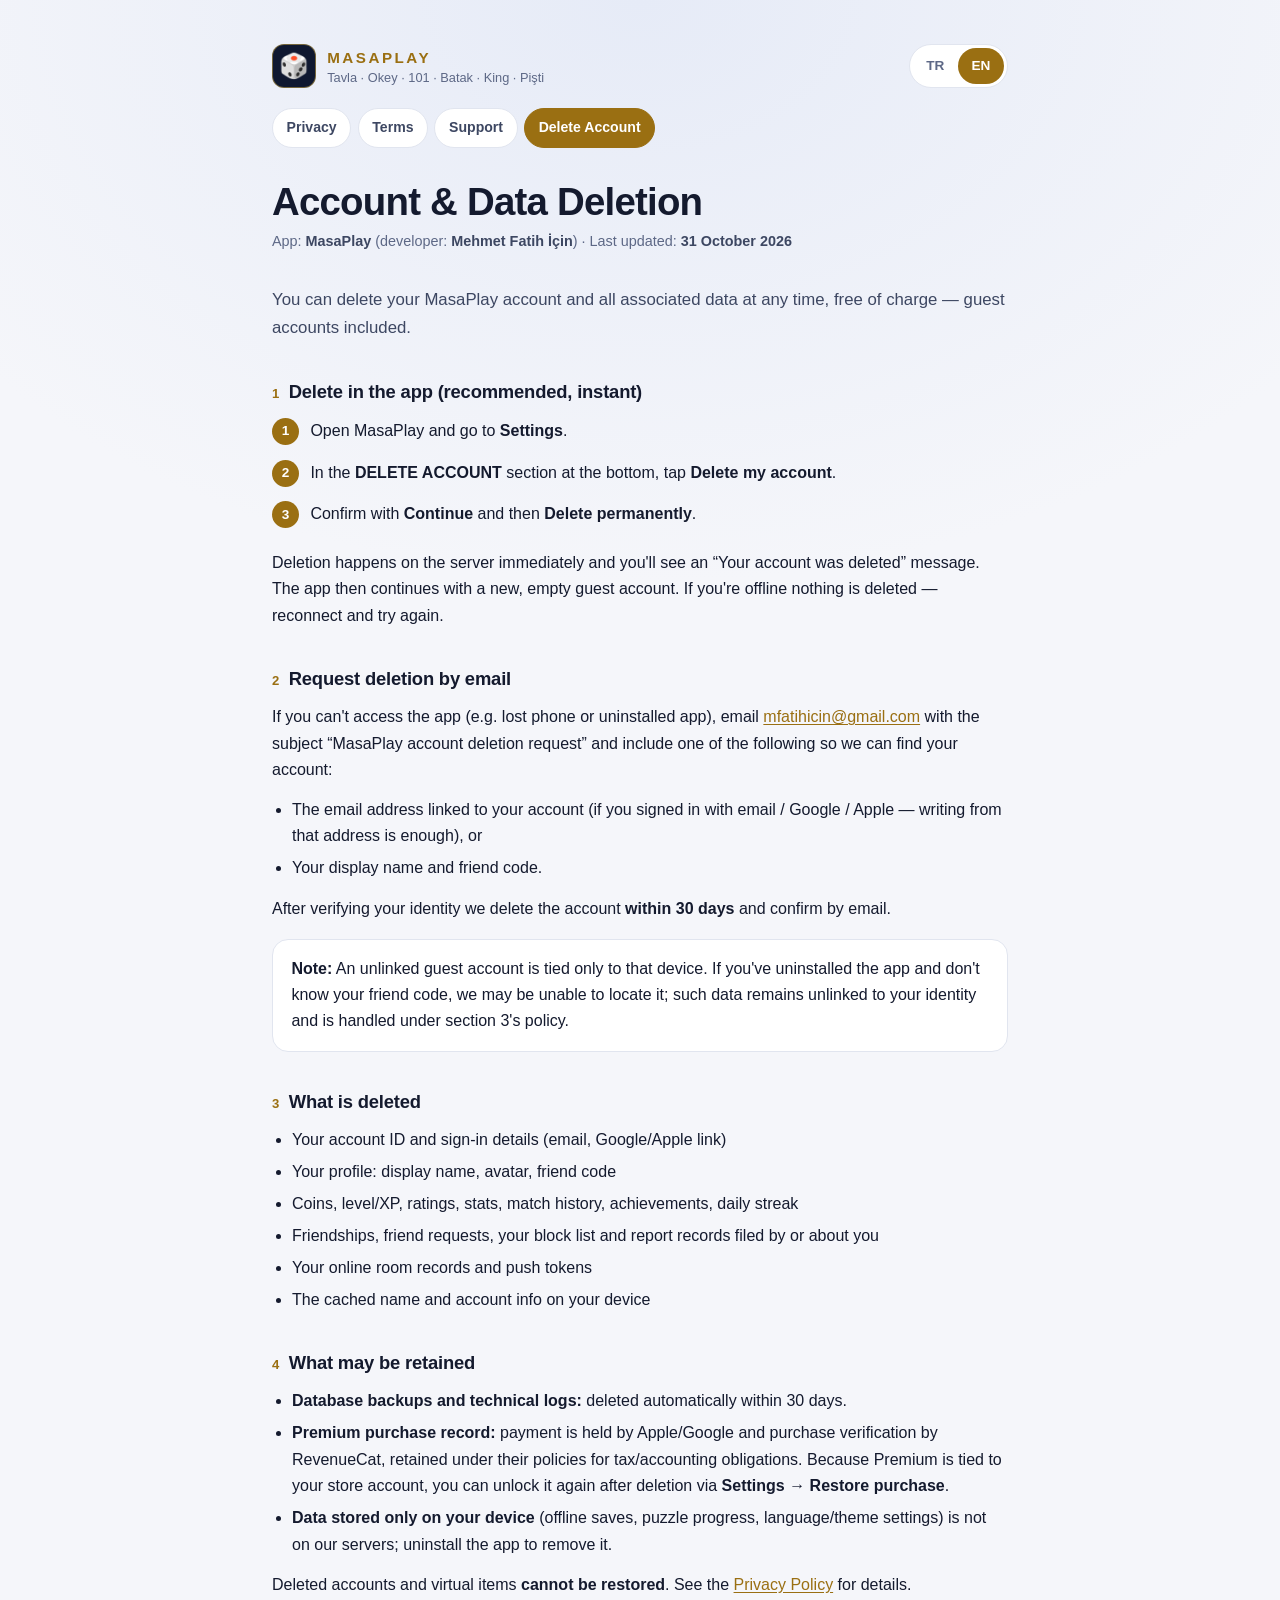
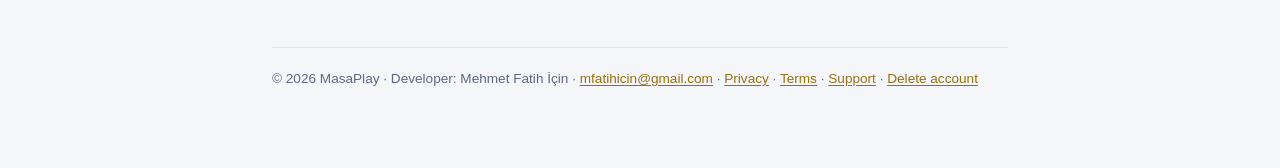
==== delete-account.html @ b486e2ec "Update delete-account.html: legal & support pages (31 Oct 2026)" ====
<!doctype html>
<html lang="tr">
<head>
<meta charset="utf-8">
<meta name="viewport" content="width=device-width, initial-scale=1, viewport-fit=cover">
<meta http-equiv="Content-Security-Policy" content="default-src 'none'; script-src 'self'; style-src 'self'; img-src 'self' data:; base-uri 'none'; form-action 'none'">
<meta name="referrer" content="no-referrer">
<meta name="theme-color" content="#0b1120">
<meta name="description" content="MasaPlay hesabını ve verilerini silme. How to delete your MasaPlay account and data.">
<title>MasaPlay — Hesap Silme / Delete Account</title>
<link rel="icon" href="data:image/svg+xml,%3Csvg xmlns='http://www.w3.org/2000/svg' viewBox='0 0 100 100'%3E%3Ctext y='.9em' font-size='90'%3E%F0%9F%8E%B2%3C/text%3E%3C/svg%3E">
<link rel="stylesheet" href="styles.css">
</head>
<body data-title-tr="MasaPlay — Hesap Silme" data-title-en="MasaPlay — Delete Account">
<a class="skip" href="#main">İçeriğe geç / Skip to content</a>
<div class="wrap">
<header class="top">
  <a class="brand" href="index.html"><span class="logo" aria-hidden="true">🎲</span><span><b>MASAPLAY</b><small>Tavla · Okey · 101 · Batak · King · Pişti</small></span></a>
  <div class="lang" role="group" aria-label="Dil / Language"><button type="button" data-language-button="tr" aria-pressed="true">TR</button><button type="button" data-language-button="en" aria-pressed="false">EN</button></div>
</header>
<nav class="tabs l" lang="tr" aria-label="Sayfalar"><a href="index.html">Gizlilik</a><a href="terms.html">Kullanım Şartları</a><a href="support.html">Destek</a><a href="delete-account.html" aria-current="page">Hesap Silme</a></nav><nav class="tabs l" lang="en" aria-label="Pages"><a href="index.html">Privacy</a><a href="terms.html">Terms</a><a href="support.html">Support</a><a href="delete-account.html" aria-current="page">Delete Account</a></nav>
<main id="main">
<article class="l" lang="tr">

<h1>Hesap ve Veri Silme</h1>
<p class="meta">Uygulama: <b>MasaPlay</b> (geliştirici: <b>Mehmet Fatih İçin</b>) · Son güncelleme: <b>31 Ekim 2026</b></p>
<p class="lead">MasaPlay hesabını ve ona bağlı tüm verileri istediğin zaman, ücretsiz olarak silebilirsin. Misafir hesaplar da dahildir.</p>

<h2><span class="n">1</span>Uygulama içinden silme (önerilen, anında)</h2>
<ol class="steps">
<li>MasaPlay'i aç ve <strong>Ayarlar</strong> ekranına git.</li>
<li>En alttaki <strong>HESABI SİL</strong> bölümünde <strong>Hesabımı sil</strong>'e dokun.</li>
<li><strong>Devam et</strong> ve ardından <strong>Kalıcı olarak sil</strong> ile onayla.</li>
</ol>
<p>Silme işlemi sunucuda hemen gerçekleşir ve “Hesabın silindi” mesajını görürsün. Uygulama ardından yeni, boş bir misafir hesapla devam eder. İnternet bağlantısı yoksa hiçbir şey silinmez; bağlanıp tekrar dene.</p>

<h2><span class="n">2</span>E-postayla silme talebi</h2>
<p>Uygulamaya erişemiyorsan (ör. telefonu kaybettiysen veya uygulamayı sildiysen) <a href="mailto:mfatihicin@gmail.com?subject=MasaPlay%20hesap%20silme%20talebi">mfatihicin@gmail.com</a> adresine “MasaPlay hesap silme talebi” konulu bir e-posta gönder ve hesabı bulabilmemiz için şunlardan birini ekle:</p>
<ul><li>Hesabına bağlı e-posta adresi (e-posta / Google / Apple ile giriş yaptıysan — bu adresten yazman yeterli), veya</li><li>Görünen adın ve arkadaş kodun.</li></ul>
<p>Kimliğini doğruladıktan sonra hesabını <strong>en geç 30 gün içinde</strong> siler ve sana bildiririz.</p>
<div class="card"><p><strong>Not:</strong> Bağlanmamış bir misafir hesap yalnızca o cihaza bağlıdır. Uygulamayı silmek ve arkadaş kodunu bilmemek, hesabı bulmamızı imkânsız kılabilir; böyle bir hesaptaki veriler yine de kimseyle ilişkilendirilmeden kalır ve madde 3'teki politikaya göre işlem görür.</p></div>

<h2><span class="n">3</span>Neler silinir?</h2>
<ul>
<li>Hesap kimliğin ve giriş bilgilerin (e-posta, Google/Apple bağlantısı)</li>
<li>Profilin: görünen ad, avatar, arkadaş kodu</li>
<li>Jetonlar, seviye/XP, derece puanları, istatistikler, maç geçmişi, başarımlar, günlük seri</li>
<li>Arkadaşlıklar, arkadaşlık istekleri, engelleme listen ve gönderdiğin/hakkında yapılmış şikayet kayıtları</li>
<li>Online oda kayıtların ve bildirim jetonların</li>
<li>Cihazındaki ad ve hesap bilgisi önbelleği</li>
</ul>

<h2><span class="n">4</span>Neler saklanabilir?</h2>
<ul>
<li><strong>Veritabanı yedekleri ve teknik kayıtlar:</strong> en fazla 30 gün içinde otomatik olarak silinir.</li>
<li><strong>Premium satın alma kaydı:</strong> ödeme Apple/Google'da, satın alma doğrulaması RevenueCat'te; bunlar vergi/muhasebe yükümlülükleri gereği kendi politikalarına göre tutulur. Premium mağaza hesabına bağlı olduğu için, hesabını sildikten sonra da <strong>Ayarlar → Satın alımı geri yükle</strong> ile yeniden açabilirsin.</li>
<li><strong>Yalnızca cihazında duranlar</strong> (internetsiz oyun kayıtları, bulmaca ilerlemesi, dil/tema tercihleri) sunucuda değildir; bunları silmek için uygulamayı kaldırman yeterli.</li>
</ul>
<p>Silinen hesap ve sanal öğeler <strong>geri getirilemez</strong>. Ayrıntılar için <a href="index.html">Gizlilik Politikası</a>'na bakabilirsin.</p>

</article>
<article class="l" lang="en">

<h1>Account &amp; Data Deletion</h1>
<p class="meta">App: <b>MasaPlay</b> (developer: <b>Mehmet Fatih İçin</b>) · Last updated: <b>31 October 2026</b></p>
<p class="lead">You can delete your MasaPlay account and all associated data at any time, free of charge — guest accounts included.</p>

<h2><span class="n">1</span>Delete in the app (recommended, instant)</h2>
<ol class="steps">
<li>Open MasaPlay and go to <strong>Settings</strong>.</li>
<li>In the <strong>DELETE ACCOUNT</strong> section at the bottom, tap <strong>Delete my account</strong>.</li>
<li>Confirm with <strong>Continue</strong> and then <strong>Delete permanently</strong>.</li>
</ol>
<p>Deletion happens on the server immediately and you'll see an “Your account was deleted” message. The app then continues with a new, empty guest account. If you're offline nothing is deleted — reconnect and try again.</p>

<h2><span class="n">2</span>Request deletion by email</h2>
<p>If you can't access the app (e.g. lost phone or uninstalled app), email <a href="mailto:mfatihicin@gmail.com?subject=MasaPlay%20account%20deletion%20request">mfatihicin@gmail.com</a> with the subject “MasaPlay account deletion request” and include one of the following so we can find your account:</p>
<ul><li>The email address linked to your account (if you signed in with email / Google / Apple — writing from that address is enough), or</li><li>Your display name and friend code.</li></ul>
<p>After verifying your identity we delete the account <strong>within 30 days</strong> and confirm by email.</p>
<div class="card"><p><strong>Note:</strong> An unlinked guest account is tied only to that device. If you've uninstalled the app and don't know your friend code, we may be unable to locate it; such data remains unlinked to your identity and is handled under section 3's policy.</p></div>

<h2><span class="n">3</span>What is deleted</h2>
<ul>
<li>Your account ID and sign-in details (email, Google/Apple link)</li>
<li>Your profile: display name, avatar, friend code</li>
<li>Coins, level/XP, ratings, stats, match history, achievements, daily streak</li>
<li>Friendships, friend requests, your block list and report records filed by or about you</li>
<li>Your online room records and push tokens</li>
<li>The cached name and account info on your device</li>
</ul>

<h2><span class="n">4</span>What may be retained</h2>
<ul>
<li><strong>Database backups and technical logs:</strong> deleted automatically within 30 days.</li>
<li><strong>Premium purchase record:</strong> payment is held by Apple/Google and purchase verification by RevenueCat, retained under their policies for tax/accounting obligations. Because Premium is tied to your store account, you can unlock it again after deletion via <strong>Settings → Restore purchase</strong>.</li>
<li><strong>Data stored only on your device</strong> (offline saves, puzzle progress, language/theme settings) is not on our servers; uninstall the app to remove it.</li>
</ul>
<p>Deleted accounts and virtual items <strong>cannot be restored</strong>. See the <a href="index.html">Privacy Policy</a> for details.</p>

</article>
</main>
<footer>
  <p class="l" lang="tr">© 2026 MasaPlay · Geliştirici: Mehmet Fatih İçin · <a href="mailto:mfatihicin@gmail.com">mfatihicin@gmail.com</a> · <a href="index.html">Gizlilik</a> · <a href="terms.html">Şartlar</a> · <a href="support.html">Destek</a> · <a href="delete-account.html">Hesap silme</a></p>
  <p class="l" lang="en">© 2026 MasaPlay · Developer: Mehmet Fatih İçin · <a href="mailto:mfatihicin@gmail.com">mfatihicin@gmail.com</a> · <a href="index.html">Privacy</a> · <a href="terms.html">Terms</a> · <a href="support.html">Support</a> · <a href="delete-account.html">Delete account</a></p>
</footer>
</div>
<script src="site.js"></script>
</body>
</html>
---- styles.css ----
/* MasaPlay legal & support pages — shared styles (no external resources). */
:root{
  --bg:#0b1120;--bg2:#1d2b52;--card:#141c30;--card2:#18223b;--ink:#f3f5fb;--soft:#c3cbe0;--muted:#8e9abb;
  --line:rgba(255,255,255,.12);--gold:#f0c34a;--gold-ink:#1a1405;--blue:#5b8def;--danger:#ff8a8a;
  --maxw:48rem;color-scheme:dark;
}
@media (prefers-color-scheme: light){
  :root{--bg:#f5f6fa;--bg2:#e6ebf7;--card:#fff;--card2:#f8f9fd;--ink:#141a2e;--soft:#3d4762;--muted:#5d6886;
    --line:#e1e5ef;--gold:#9a6f12;--gold-ink:#fff;--blue:#2f5fd0;--danger:#b42318;color-scheme:light}
}
*{box-sizing:border-box}
html{-webkit-text-size-adjust:100%}
body{margin:0;background:var(--bg);background-image:radial-gradient(120% 60% at 50% 0%,var(--bg2) 0%,var(--bg) 55%);background-repeat:no-repeat;
  color:var(--ink);font:16px/1.65 -apple-system,BlinkMacSystemFont,"Segoe UI",Roboto,"Helvetica Neue",Arial,sans-serif;-webkit-font-smoothing:antialiased}
.skip{position:absolute;left:-9999px;top:0;background:var(--gold);color:var(--gold-ink);padding:.5rem 1rem;border-radius:0 0 8px 0;z-index:9;font-weight:700}
.skip:focus{left:0}
.wrap{max-width:var(--maxw);margin:0 auto;padding:clamp(1.25rem,4vw,2.75rem) 16px 4rem}
.top{display:flex;align-items:center;justify-content:space-between;gap:.75rem;flex-wrap:wrap;margin-bottom:1.25rem}
.brand{display:flex;align-items:center;gap:.7rem;text-decoration:none;color:var(--ink)}
.logo{width:44px;height:44px;border-radius:12px;flex:none;background:#0f1830;border:1px solid rgba(240,195,74,.45);display:grid;place-items:center;font-size:24px}
.brand b{display:block;font-weight:900;letter-spacing:2.5px;font-size:.95rem;color:var(--gold)}
.brand small{display:block;color:var(--muted);font-size:.8rem;line-height:1.3}
.lang{display:inline-flex;border:1px solid var(--line);border-radius:999px;padding:3px;background:var(--card)}
.lang button{font:inherit;font-size:.85rem;font-weight:700;border:0;background:none;color:var(--muted);padding:.35rem .85rem;border-radius:999px;cursor:pointer;min-height:36px}
.lang button.is-selected{background:var(--gold);color:var(--gold-ink)}
nav.tabs{display:flex;gap:.4rem;flex-wrap:wrap;margin:0 0 2rem;padding:0;list-style:none}
nav.tabs a{display:inline-block;text-decoration:none;color:var(--soft);font-size:.88rem;font-weight:600;padding:.45rem .85rem;border-radius:999px;border:1px solid var(--line);background:var(--card)}
nav.tabs a[aria-current="page"]{color:var(--gold-ink);background:var(--gold);border-color:var(--gold)}
h1{font-size:clamp(1.7rem,5vw,2.4rem);line-height:1.15;letter-spacing:-.02em;margin:0 0 .4rem;text-wrap:balance}
.meta{color:var(--muted);font-size:.9rem;margin:0 0 2rem}
.meta b{color:var(--soft);font-weight:600}
h2{font-size:1.15rem;letter-spacing:-.01em;margin:2.2rem 0 .6rem;display:flex;gap:.6rem;align-items:baseline}
h2 .n{color:var(--gold);font-size:.82rem;font-weight:800;font-variant-numeric:tabular-nums;flex:none}
h3{font-size:1rem;margin:1.2rem 0 .35rem}
p{margin:0 0 .85rem}
ul,ol{margin:0 0 .9rem;padding-left:1.25rem}
li{margin-bottom:.35rem}
a{color:var(--gold);text-underline-offset:2px}
a:focus-visible,button:focus-visible,summary:focus-visible{outline:2px solid var(--gold);outline-offset:2px;border-radius:6px}
strong{color:var(--ink)}
.lead{font-size:1.05rem;color:var(--soft)}
.card{background:var(--card);border:1px solid var(--line);border-radius:16px;padding:1rem 1.15rem;margin:1rem 0}
.card.gold{border-color:rgba(240,195,74,.5);background:linear-gradient(180deg,rgba(240,195,74,.08),transparent),var(--card)}
.card > :last-child{margin-bottom:0}
.table-wrap{overflow-x:auto;margin:0 0 1rem;border:1px solid var(--line);border-radius:12px}
table{border-collapse:collapse;width:100%;font-size:.92rem;background:var(--card)}
th,td{text-align:left;vertical-align:top;padding:.6rem .75rem;border-bottom:1px solid var(--line)}
th{color:var(--soft);font-size:.8rem;text-transform:uppercase;letter-spacing:.06em;background:var(--card2)}
tr:last-child td{border-bottom:0}
details{background:var(--card);border:1px solid var(--line);border-radius:14px;margin:.6rem 0;padding:0 1rem}
summary{cursor:pointer;font-weight:700;padding:.85rem 0;list-style:none;display:flex;justify-content:space-between;gap:1rem}
summary::-webkit-details-marker{display:none}
summary::after{content:"+";color:var(--gold);font-weight:800}
details[open] summary::after{content:"–"}
details > :not(summary){margin-top:0}
details[open]{padding-bottom:.4rem}
.btn{display:inline-block;background:var(--gold);color:var(--gold-ink);text-decoration:none;font-weight:800;padding:.75rem 1.2rem;border-radius:14px;margin:.25rem 0}
.steps{counter-reset:s;list-style:none;padding:0}
.steps li{counter-increment:s;position:relative;padding:.1rem 0 .5rem 2.4rem}
.steps li::before{content:counter(s);position:absolute;left:0;top:.1rem;width:1.7rem;height:1.7rem;border-radius:50%;background:var(--gold);color:var(--gold-ink);font-weight:800;font-size:.85rem;display:grid;place-items:center}
kbd{font:inherit;font-weight:700;background:var(--card2);border:1px solid var(--line);border-radius:6px;padding:.05rem .4rem}
footer{margin-top:3rem;padding-top:1.25rem;border-top:1px solid var(--line);color:var(--muted);font-size:.85rem}
footer a{color:var(--gold)}
/* language switching: both shown without JS; site.js hides the other */
body[data-language="tr"] [lang="en"].l, body[data-language="en"] [lang="tr"].l{display:none}
@media print{body{background:#fff;color:#000}.lang,nav.tabs,.skip{display:none}[lang].l{display:block!important}}
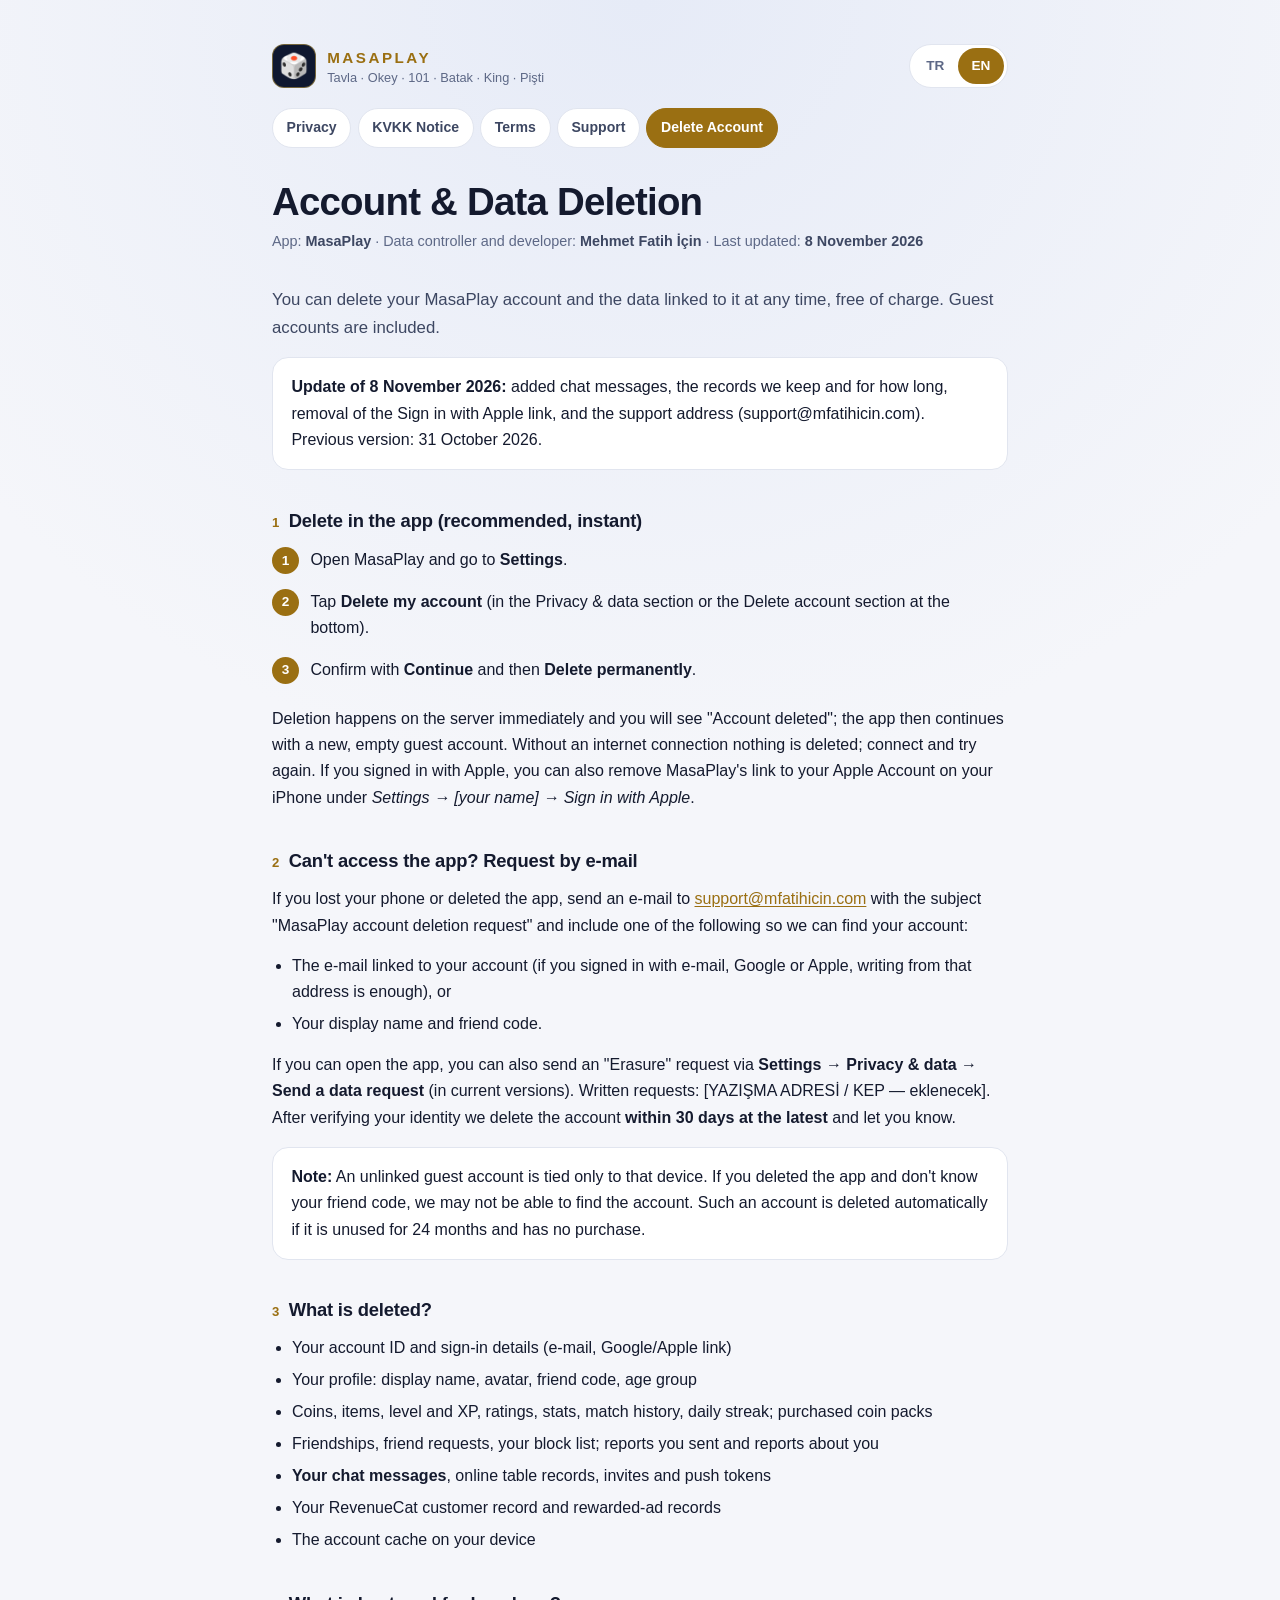
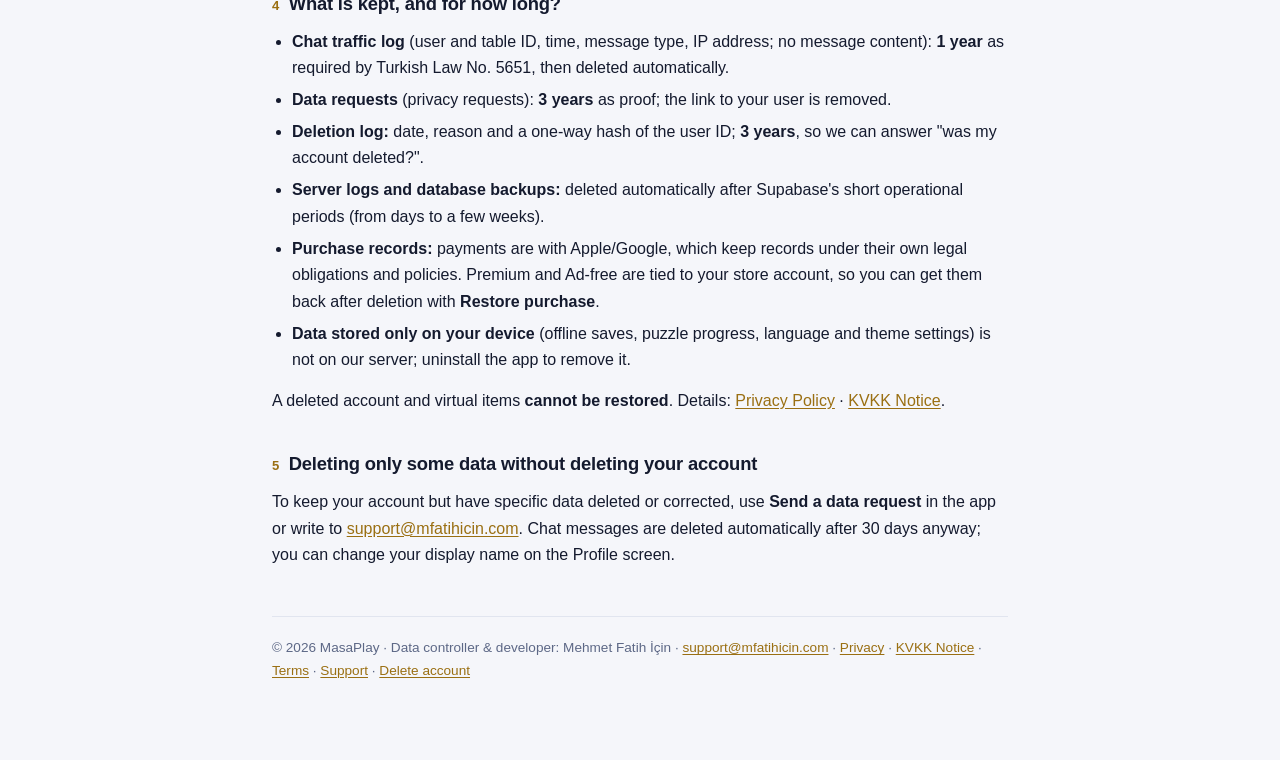
==== commit bffd1294: "Legal texts 8 Nov 2026: KVKK notice, privacy, terms, deletion, support (TR/EN) - new kvkk.html: KVKK" ====
--- a/delete-account.html
+++ b/delete-account.html
@@ -6,102 +6,120 @@
 <meta http-equiv="Content-Security-Policy" content="default-src 'none'; script-src 'self'; style-src 'self'; img-src 'self' data:; base-uri 'none'; form-action 'none'">
 <meta name="referrer" content="no-referrer">
 <meta name="theme-color" content="#0b1120">
-<meta name="description" content="MasaPlay hesabını ve verilerini silme. How to delete your MasaPlay account and data.">
-<title>MasaPlay — Hesap Silme / Delete Account</title>
+<meta name="description" content="MasaPlay hesabını ve verilerini silme. Delete your MasaPlay account and data.">
+<title>MasaPlay — Hesap ve Veri Silme / Account & Data Deletion</title>
 <link rel="icon" href="data:image/svg+xml,%3Csvg xmlns='http://www.w3.org/2000/svg' viewBox='0 0 100 100'%3E%3Ctext y='.9em' font-size='90'%3E%F0%9F%8E%B2%3C/text%3E%3C/svg%3E">
 <link rel="stylesheet" href="styles.css">
 </head>
-<body data-title-tr="MasaPlay — Hesap Silme" data-title-en="MasaPlay — Delete Account">
+<body data-title-tr="MasaPlay — Hesap ve Veri Silme" data-title-en="MasaPlay — Account & Data Deletion">
 <a class="skip" href="#main">İçeriğe geç / Skip to content</a>
 <div class="wrap">
 <header class="top">
   <a class="brand" href="index.html"><span class="logo" aria-hidden="true">🎲</span><span><b>MASAPLAY</b><small>Tavla · Okey · 101 · Batak · King · Pişti</small></span></a>
   <div class="lang" role="group" aria-label="Dil / Language"><button type="button" data-language-button="tr" aria-pressed="true">TR</button><button type="button" data-language-button="en" aria-pressed="false">EN</button></div>
 </header>
-<nav class="tabs l" lang="tr" aria-label="Sayfalar"><a href="index.html">Gizlilik</a><a href="terms.html">Kullanım Şartları</a><a href="support.html">Destek</a><a href="delete-account.html" aria-current="page">Hesap Silme</a></nav><nav class="tabs l" lang="en" aria-label="Pages"><a href="index.html">Privacy</a><a href="terms.html">Terms</a><a href="support.html">Support</a><a href="delete-account.html" aria-current="page">Delete Account</a></nav>
+<nav class="tabs l" lang="tr" aria-label="Sayfalar"><a href="index.html">Gizlilik</a><a href="kvkk.html">KVKK Aydınlatma</a><a href="terms.html">Kullanım Koşulları</a><a href="support.html">Destek</a><a href="delete-account.html" aria-current="page">Hesap Silme</a></nav><nav class="tabs l" lang="en" aria-label="Pages"><a href="index.html">Privacy</a><a href="kvkk.html">KVKK Notice</a><a href="terms.html">Terms</a><a href="support.html">Support</a><a href="delete-account.html" aria-current="page">Delete Account</a></nav>
 <main id="main">
 <article class="l" lang="tr">
-
 <h1>Hesap ve Veri Silme</h1>
-<p class="meta">Uygulama: <b>MasaPlay</b> (geliştirici: <b>Mehmet Fatih İçin</b>) · Son güncelleme: <b>31 Ekim 2026</b></p>
-<p class="lead">MasaPlay hesabını ve ona bağlı tüm verileri istediğin zaman, ücretsiz olarak silebilirsin. Misafir hesaplar da dahildir.</p>
+<p class="meta">Uygulama: <b>MasaPlay</b> · Veri sorumlusu ve geliştirici: <b>Mehmet Fatih İçin</b> · Son güncelleme: <b>8 Kasım 2026</b></p>
+<p class="lead">MasaPlay hesabını ve ona bağlı verileri istediğin zaman, ücretsiz olarak silebilirsin. Misafir hesaplar da dahildir.</p>
+<div class="card"><p><strong>8 Kasım 2026 güncellemesi:</strong> sohbet mesajları, saklanan kayıtlar ve süreleri, Apple ile giriş bağlantısının kaldırılması ve destek adresi (support@mfatihicin.com) eklendi. Önceki sürüm: 31 Ekim 2026.</p></div>
 
 <h2><span class="n">1</span>Uygulama içinden silme (önerilen, anında)</h2>
 <ol class="steps">
 <li>MasaPlay'i aç ve <strong>Ayarlar</strong> ekranına git.</li>
-<li>En alttaki <strong>HESABI SİL</strong> bölümünde <strong>Hesabımı sil</strong>'e dokun.</li>
+<li><strong>Hesabımı sil</strong>'e dokun (Gizlilik ve KVKK bölümünde ya da en alttaki Hesabı sil bölümünde).</li>
 <li><strong>Devam et</strong> ve ardından <strong>Kalıcı olarak sil</strong> ile onayla.</li>
 </ol>
-<p>Silme işlemi sunucuda hemen gerçekleşir ve “Hesabın silindi” mesajını görürsün. Uygulama ardından yeni, boş bir misafir hesapla devam eder. İnternet bağlantısı yoksa hiçbir şey silinmez; bağlanıp tekrar dene.</p>
+<p>Silme sunucuda hemen gerçekleşir ve "Hesabın silindi" mesajını görürsün; uygulama ardından yeni, boş bir misafir hesapla devam eder. İnternet bağlantısı yoksa hiçbir şey silinmez; bağlanıp tekrar dene. Apple ile giriş yaptıysan, MasaPlay'in Apple hesabına bağlantısını iPhone'da <em>Ayarlar → [adın] → Apple ile Giriş</em> bölümünden de kaldırabilirsin.</p>
 
-<h2><span class="n">2</span>E-postayla silme talebi</h2>
-<p>Uygulamaya erişemiyorsan (ör. telefonu kaybettiysen veya uygulamayı sildiysen) <a href="mailto:mfatihicin@gmail.com?subject=MasaPlay%20hesap%20silme%20talebi">mfatihicin@gmail.com</a> adresine “MasaPlay hesap silme talebi” konulu bir e-posta gönder ve hesabı bulabilmemiz için şunlardan birini ekle:</p>
-<ul><li>Hesabına bağlı e-posta adresi (e-posta / Google / Apple ile giriş yaptıysan — bu adresten yazman yeterli), veya</li><li>Görünen adın ve arkadaş kodun.</li></ul>
-<p>Kimliğini doğruladıktan sonra hesabını <strong>en geç 30 gün içinde</strong> siler ve sana bildiririz.</p>
-<div class="card"><p><strong>Not:</strong> Bağlanmamış bir misafir hesap yalnızca o cihaza bağlıdır. Uygulamayı silmek ve arkadaş kodunu bilmemek, hesabı bulmamızı imkânsız kılabilir; böyle bir hesaptaki veriler yine de kimseyle ilişkilendirilmeden kalır ve madde 3'teki politikaya göre işlem görür.</p></div>
+<h2><span class="n">2</span>Uygulamaya erişemiyorsan: e-postayla talep</h2>
+<p>Telefonu kaybettiysen veya uygulamayı sildiysen <a href="mailto:support@mfatihicin.com?subject=MasaPlay%20hesap%20silme%20talebi">support@mfatihicin.com</a> adresine "MasaPlay hesap silme talebi" konulu bir e-posta gönder ve hesabı bulabilmemiz için şunlardan birini ekle:</p>
+<ul>
+<li>Hesabına bağlı e-posta adresi (e-posta, Google veya Apple ile giriş yaptıysan bu adresten yazman yeterli), veya</li>
+<li>Görünen adın ve arkadaş kodun.</li>
+</ul>
+<p>Uygulamaya erişebiliyorsan <strong>Ayarlar → Gizlilik ve KVKK → Veri talebi gönder</strong> ile "Silme" talebi de gönderebilirsin (güncel sürümlerde). Yazılı başvuru için: [YAZIŞMA ADRESİ / KEP — eklenecek]. Kimliğini doğruladıktan sonra hesabını <strong>en geç 30 gün içinde</strong> siler ve sana bildiririz.</p>
+<div class="card"><p><strong>Not:</strong> Bağlanmamış bir misafir hesap yalnızca o cihaza bağlıdır. Uygulamayı sildiysen ve arkadaş kodunu bilmiyorsan hesabı bulamayabiliriz. Böyle bir hesap 24 ay hiç kullanılmazsa ve satın alımı yoksa otomatik olarak silinir.</p></div>
 
 <h2><span class="n">3</span>Neler silinir?</h2>
 <ul>
 <li>Hesap kimliğin ve giriş bilgilerin (e-posta, Google/Apple bağlantısı)</li>
-<li>Profilin: görünen ad, avatar, arkadaş kodu</li>
-<li>Jetonlar, seviye/XP, derece puanları, istatistikler, maç geçmişi, başarımlar, günlük seri</li>
-<li>Arkadaşlıklar, arkadaşlık istekleri, engelleme listen ve gönderdiğin/hakkında yapılmış şikayet kayıtları</li>
-<li>Online oda kayıtların ve bildirim jetonların</li>
-<li>Cihazındaki ad ve hesap bilgisi önbelleği</li>
+<li>Profilin: görünen ad, avatar, arkadaş kodu, yaş grubu</li>
+<li>Jetonlar, eşyalar, seviye ve XP, derece puanları, istatistikler, maç geçmişi, günlük seri; satın alınmış jeton paketleri</li>
+<li>Arkadaşlıklar, arkadaşlık istekleri, engelleme listen; gönderdiğin ve hakkında yapılmış şikayet kayıtları</li>
+<li><strong>Sohbet mesajların</strong>, online masa kayıtların, davetlerin ve bildirim jetonların</li>
+<li>RevenueCat'teki müşteri kaydın ve ödüllü reklam kayıtların</li>
+<li>Cihazındaki hesap bilgisi önbelleği</li>
 </ul>
 
-<h2><span class="n">4</span>Neler saklanabilir?</h2>
+<h2><span class="n">4</span>Neler, ne kadar süre saklanır?</h2>
 <ul>
-<li><strong>Veritabanı yedekleri ve teknik kayıtlar:</strong> en fazla 30 gün içinde otomatik olarak silinir.</li>
-<li><strong>Premium satın alma kaydı:</strong> ödeme Apple/Google'da, satın alma doğrulaması RevenueCat'te; bunlar vergi/muhasebe yükümlülükleri gereği kendi politikalarına göre tutulur. Premium mağaza hesabına bağlı olduğu için, hesabını sildikten sonra da <strong>Ayarlar → Satın alımı geri yükle</strong> ile yeniden açabilirsin.</li>
-<li><strong>Yalnızca cihazında duranlar</strong> (internetsiz oyun kayıtları, bulmaca ilerlemesi, dil/tema tercihleri) sunucuda değildir; bunları silmek için uygulamayı kaldırman yeterli.</li>
+<li><strong>Sohbet trafik kaydı</strong> (kullanıcı ve masa kimliği, zaman, mesaj türü, IP adresi; mesaj içeriği yok): 5651 sayılı Kanun gereği <strong>1 yıl</strong>, sonra otomatik silinir.</li>
+<li><strong>Veri talepleri</strong> (KVKK başvuruları): ispat için <strong>3 yıl</strong>; kullanıcı bağlantısı kaldırılır.</li>
+<li><strong>Silme kaydı:</strong> silme tarihi, sebebi ve kullanıcı kimliğinin geri çevrilemeyen özeti; <strong>3 yıl</strong>. "Hesabım silindi mi?" sorusunu cevaplayabilmek içindir.</li>
+<li><strong>Sunucu günlükleri ve veritabanı yedekleri:</strong> Supabase'in kısa işletim süreleri (günler ile birkaç hafta arası) sonunda otomatik silinir.</li>
+<li><strong>Satın alma kayıtları:</strong> ödeme Apple/Google'dadır; bu şirketler kayıtları kendi yasal yükümlülükleri gereği kendi politikalarına göre tutar. Premium ve Reklamsız mağaza hesabına bağlı olduğu için hesabını sildikten sonra da <strong>Satın alımı geri yükle</strong> ile yeniden açabilirsin.</li>
+<li><strong>Yalnızca cihazında duranlar</strong> (internetsiz oyun kayıtları, bulmaca ilerlemesi, dil ve tema tercihleri) sunucuda değildir; bunları silmek için uygulamayı kaldırman yeterli.</li>
 </ul>
-<p>Silinen hesap ve sanal öğeler <strong>geri getirilemez</strong>. Ayrıntılar için <a href="index.html">Gizlilik Politikası</a>'na bakabilirsin.</p>
+<p>Silinen hesap ve sanal öğeler <strong>geri getirilemez</strong>. Ayrıntılar: <a href="index.html">Gizlilik Politikası</a> · <a href="kvkk.html">KVKK Aydınlatma Metni</a>.</p>
 
+<h2><span class="n">5</span>Hesabını silmeden yalnızca bazı verileri sildirmek</h2>
+<p>Hesabını korumak ama belirli verilerin silinmesini veya düzeltilmesini istemek için uygulamada <strong>Veri talebi gönder</strong>'i kullan veya <a href="mailto:support@mfatihicin.com">support@mfatihicin.com</a> adresine yaz. Sohbet mesajların zaten 30 gün sonra otomatik silinir; görünen adını Profil ekranından değiştirebilirsin.</p>
 </article>
 <article class="l" lang="en">
-
 <h1>Account &amp; Data Deletion</h1>
-<p class="meta">App: <b>MasaPlay</b> (developer: <b>Mehmet Fatih İçin</b>) · Last updated: <b>31 October 2026</b></p>
-<p class="lead">You can delete your MasaPlay account and all associated data at any time, free of charge — guest accounts included.</p>
+<p class="meta">App: <b>MasaPlay</b> · Data controller and developer: <b>Mehmet Fatih İçin</b> · Last updated: <b>8 November 2026</b></p>
+<p class="lead">You can delete your MasaPlay account and the data linked to it at any time, free of charge. Guest accounts are included.</p>
+<div class="card"><p><strong>Update of 8 November 2026:</strong> added chat messages, the records we keep and for how long, removal of the Sign in with Apple link, and the support address (support@mfatihicin.com). Previous version: 31 October 2026.</p></div>
 
 <h2><span class="n">1</span>Delete in the app (recommended, instant)</h2>
 <ol class="steps">
 <li>Open MasaPlay and go to <strong>Settings</strong>.</li>
-<li>In the <strong>DELETE ACCOUNT</strong> section at the bottom, tap <strong>Delete my account</strong>.</li>
+<li>Tap <strong>Delete my account</strong> (in the Privacy &amp; data section or the Delete account section at the bottom).</li>
 <li>Confirm with <strong>Continue</strong> and then <strong>Delete permanently</strong>.</li>
 </ol>
-<p>Deletion happens on the server immediately and you'll see an “Your account was deleted” message. The app then continues with a new, empty guest account. If you're offline nothing is deleted — reconnect and try again.</p>
+<p>Deletion happens on the server immediately and you will see "Account deleted"; the app then continues with a new, empty guest account. Without an internet connection nothing is deleted; connect and try again. If you signed in with Apple, you can also remove MasaPlay's link to your Apple Account on your iPhone under <em>Settings → [your name] → Sign in with Apple</em>.</p>
 
-<h2><span class="n">2</span>Request deletion by email</h2>
-<p>If you can't access the app (e.g. lost phone or uninstalled app), email <a href="mailto:mfatihicin@gmail.com?subject=MasaPlay%20account%20deletion%20request">mfatihicin@gmail.com</a> with the subject “MasaPlay account deletion request” and include one of the following so we can find your account:</p>
-<ul><li>The email address linked to your account (if you signed in with email / Google / Apple — writing from that address is enough), or</li><li>Your display name and friend code.</li></ul>
-<p>After verifying your identity we delete the account <strong>within 30 days</strong> and confirm by email.</p>
-<div class="card"><p><strong>Note:</strong> An unlinked guest account is tied only to that device. If you've uninstalled the app and don't know your friend code, we may be unable to locate it; such data remains unlinked to your identity and is handled under section 3's policy.</p></div>
+<h2><span class="n">2</span>Can't access the app? Request by e-mail</h2>
+<p>If you lost your phone or deleted the app, send an e-mail to <a href="mailto:support@mfatihicin.com?subject=MasaPlay%20account%20deletion%20request">support@mfatihicin.com</a> with the subject "MasaPlay account deletion request" and include one of the following so we can find your account:</p>
+<ul>
+<li>The e-mail linked to your account (if you signed in with e-mail, Google or Apple, writing from that address is enough), or</li>
+<li>Your display name and friend code.</li>
+</ul>
+<p>If you can open the app, you can also send an "Erasure" request via <strong>Settings → Privacy &amp; data → Send a data request</strong> (in current versions). Written requests: [YAZIŞMA ADRESİ / KEP — eklenecek]. After verifying your identity we delete the account <strong>within 30 days at the latest</strong> and let you know.</p>
+<div class="card"><p><strong>Note:</strong> An unlinked guest account is tied only to that device. If you deleted the app and don't know your friend code, we may not be able to find the account. Such an account is deleted automatically if it is unused for 24 months and has no purchase.</p></div>
 
-<h2><span class="n">3</span>What is deleted</h2>
+<h2><span class="n">3</span>What is deleted?</h2>
 <ul>
-<li>Your account ID and sign-in details (email, Google/Apple link)</li>
-<li>Your profile: display name, avatar, friend code</li>
-<li>Coins, level/XP, ratings, stats, match history, achievements, daily streak</li>
-<li>Friendships, friend requests, your block list and report records filed by or about you</li>
-<li>Your online room records and push tokens</li>
-<li>The cached name and account info on your device</li>
+<li>Your account ID and sign-in details (e-mail, Google/Apple link)</li>
+<li>Your profile: display name, avatar, friend code, age group</li>
+<li>Coins, items, level and XP, ratings, stats, match history, daily streak; purchased coin packs</li>
+<li>Friendships, friend requests, your block list; reports you sent and reports about you</li>
+<li><strong>Your chat messages</strong>, online table records, invites and push tokens</li>
+<li>Your RevenueCat customer record and rewarded-ad records</li>
+<li>The account cache on your device</li>
 </ul>
 
-<h2><span class="n">4</span>What may be retained</h2>
+<h2><span class="n">4</span>What is kept, and for how long?</h2>
 <ul>
-<li><strong>Database backups and technical logs:</strong> deleted automatically within 30 days.</li>
-<li><strong>Premium purchase record:</strong> payment is held by Apple/Google and purchase verification by RevenueCat, retained under their policies for tax/accounting obligations. Because Premium is tied to your store account, you can unlock it again after deletion via <strong>Settings → Restore purchase</strong>.</li>
-<li><strong>Data stored only on your device</strong> (offline saves, puzzle progress, language/theme settings) is not on our servers; uninstall the app to remove it.</li>
+<li><strong>Chat traffic log</strong> (user and table ID, time, message type, IP address; no message content): <strong>1 year</strong> as required by Turkish Law No. 5651, then deleted automatically.</li>
+<li><strong>Data requests</strong> (privacy requests): <strong>3 years</strong> as proof; the link to your user is removed.</li>
+<li><strong>Deletion log:</strong> date, reason and a one-way hash of the user ID; <strong>3 years</strong>, so we can answer "was my account deleted?".</li>
+<li><strong>Server logs and database backups:</strong> deleted automatically after Supabase's short operational periods (from days to a few weeks).</li>
+<li><strong>Purchase records:</strong> payments are with Apple/Google, which keep records under their own legal obligations and policies. Premium and Ad-free are tied to your store account, so you can get them back after deletion with <strong>Restore purchase</strong>.</li>
+<li><strong>Data stored only on your device</strong> (offline saves, puzzle progress, language and theme settings) is not on our server; uninstall the app to remove it.</li>
 </ul>
-<p>Deleted accounts and virtual items <strong>cannot be restored</strong>. See the <a href="index.html">Privacy Policy</a> for details.</p>
+<p>A deleted account and virtual items <strong>cannot be restored</strong>. Details: <a href="index.html">Privacy Policy</a> · <a href="kvkk.html">KVKK Notice</a>.</p>
 
+<h2><span class="n">5</span>Deleting only some data without deleting your account</h2>
+<p>To keep your account but have specific data deleted or corrected, use <strong>Send a data request</strong> in the app or write to <a href="mailto:support@mfatihicin.com">support@mfatihicin.com</a>. Chat messages are deleted automatically after 30 days anyway; you can change your display name on the Profile screen.</p>
 </article>
 </main>
 <footer>
-  <p class="l" lang="tr">© 2026 MasaPlay · Geliştirici: Mehmet Fatih İçin · <a href="mailto:mfatihicin@gmail.com">mfatihicin@gmail.com</a> · <a href="index.html">Gizlilik</a> · <a href="terms.html">Şartlar</a> · <a href="support.html">Destek</a> · <a href="delete-account.html">Hesap silme</a></p>
-  <p class="l" lang="en">© 2026 MasaPlay · Developer: Mehmet Fatih İçin · <a href="mailto:mfatihicin@gmail.com">mfatihicin@gmail.com</a> · <a href="index.html">Privacy</a> · <a href="terms.html">Terms</a> · <a href="support.html">Support</a> · <a href="delete-account.html">Delete account</a></p>
+  <p class="l" lang="tr">© 2026 MasaPlay · Veri sorumlusu ve geliştirici: Mehmet Fatih İçin · <a href="mailto:support@mfatihicin.com">support@mfatihicin.com</a> · <a href="index.html">Gizlilik</a> · <a href="kvkk.html">KVKK Aydınlatma Metni</a> · <a href="terms.html">Kullanım Koşulları</a> · <a href="support.html">Destek</a> · <a href="delete-account.html">Hesap silme</a></p>
+  <p class="l" lang="en">© 2026 MasaPlay · Data controller &amp; developer: Mehmet Fatih İçin · <a href="mailto:support@mfatihicin.com">support@mfatihicin.com</a> · <a href="index.html">Privacy</a> · <a href="kvkk.html">KVKK Notice</a> · <a href="terms.html">Terms</a> · <a href="support.html">Support</a> · <a href="delete-account.html">Delete account</a></p>
 </footer>
 </div>
 <script src="site.js"></script>
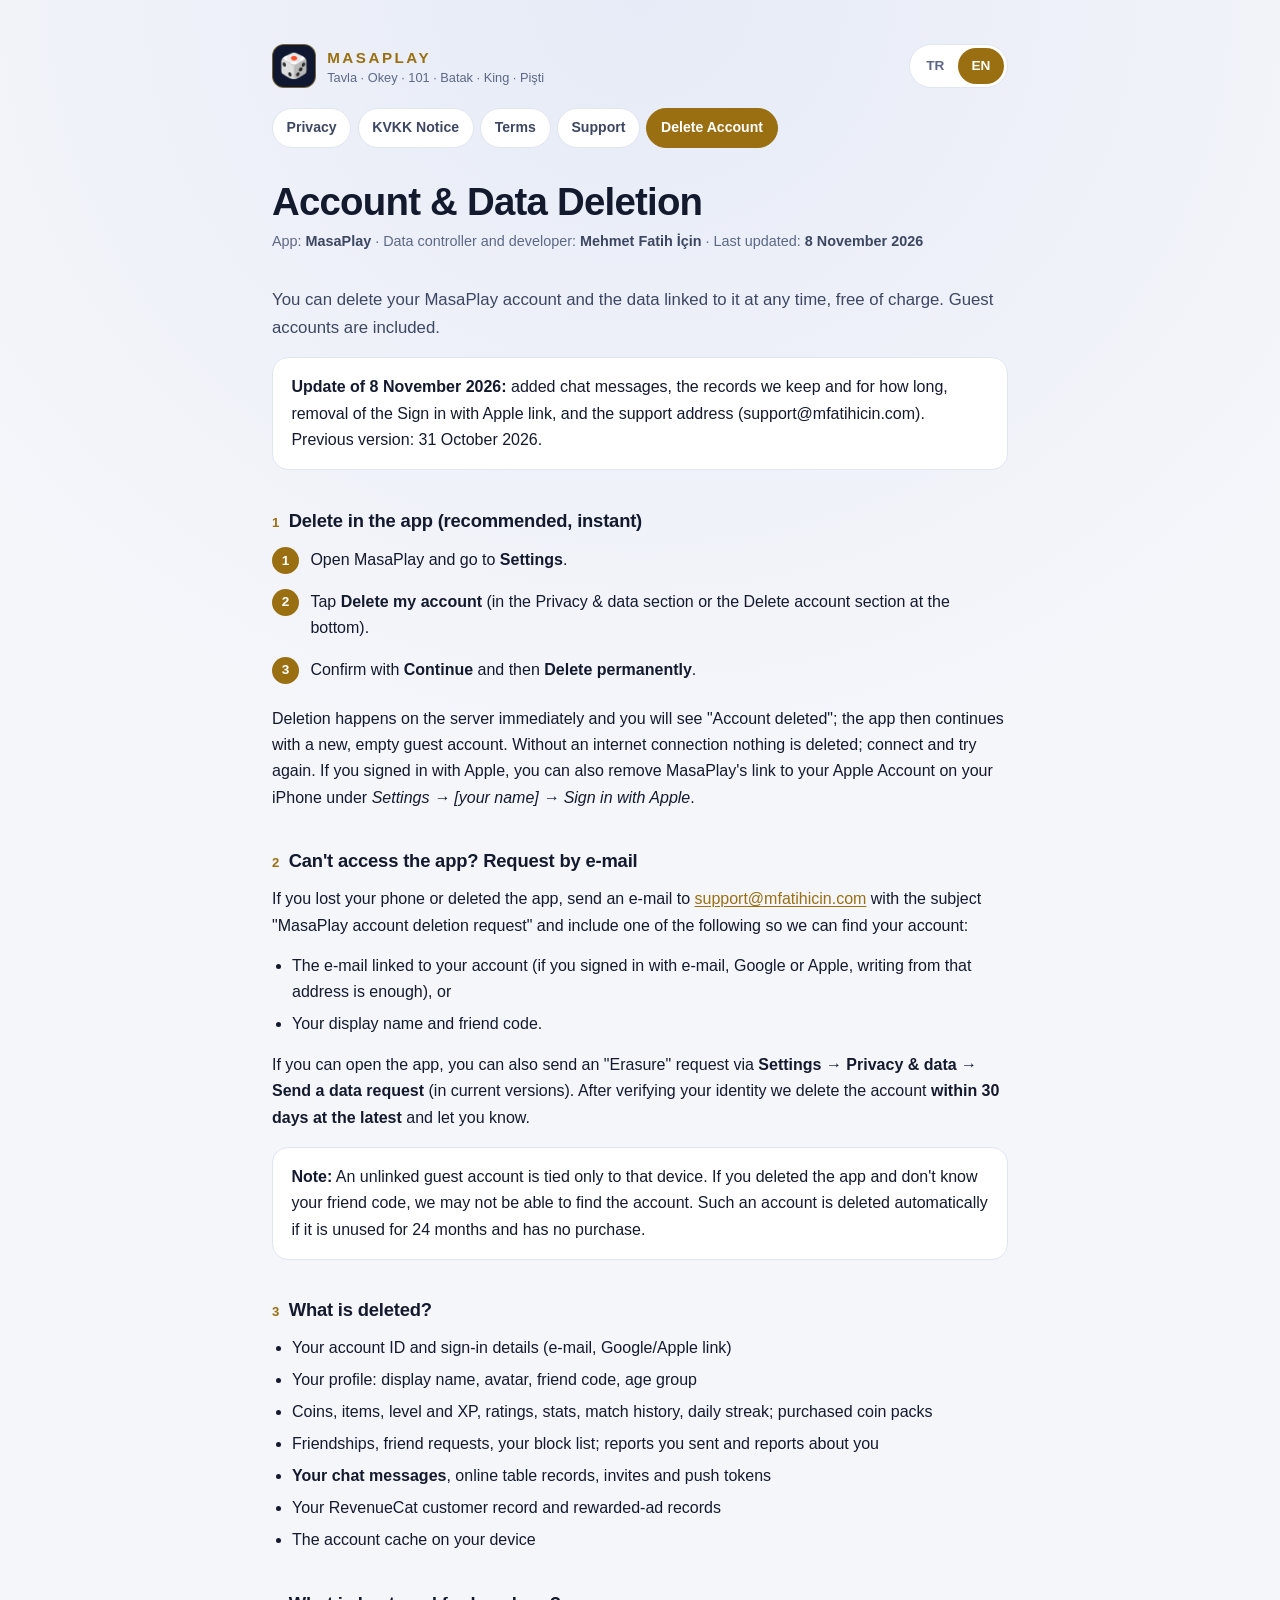
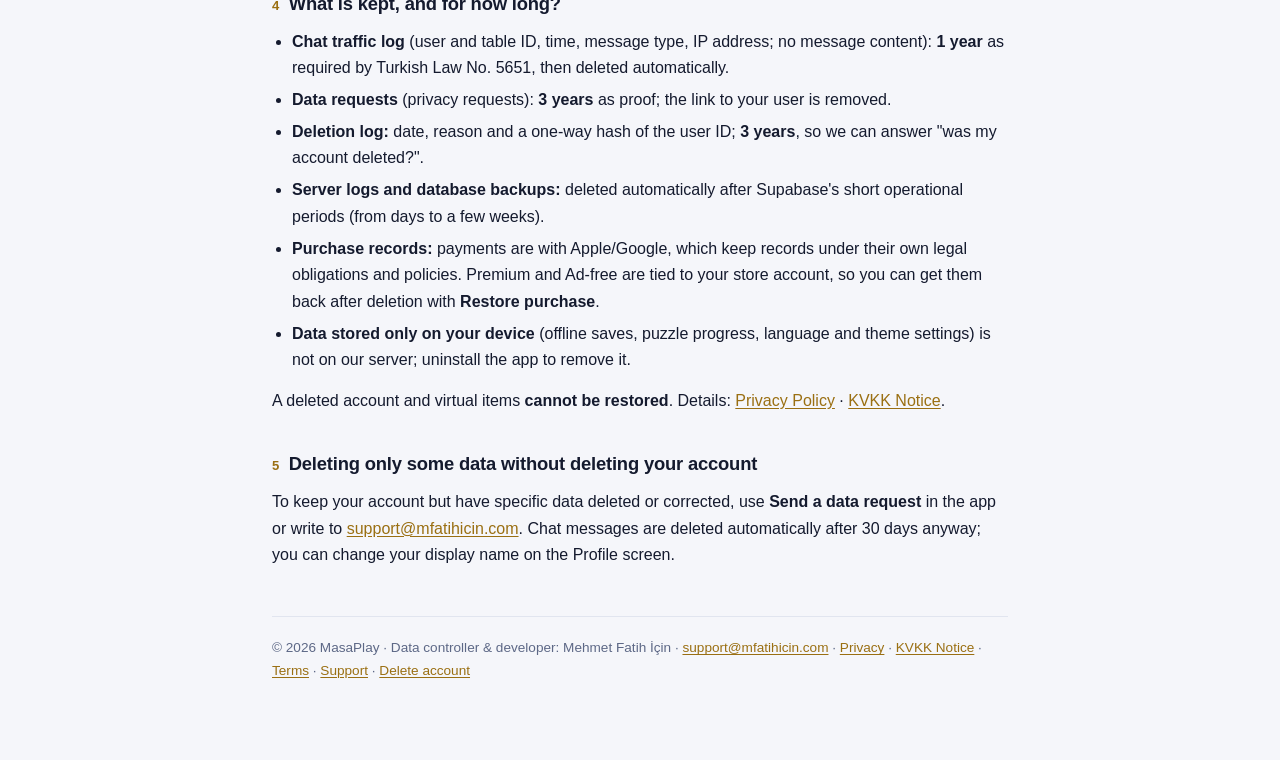
==== commit e2408f9a: "Yazışma adresi / KEP yer tutucusu kaldırıldı (sahibin kararı: sitede yayımlanmayacak) Co-Authored-By" ====
--- a/delete-account.html
+++ b/delete-account.html
@@ -40,7 +40,7 @@
 <li>Hesabına bağlı e-posta adresi (e-posta, Google veya Apple ile giriş yaptıysan bu adresten yazman yeterli), veya</li>
 <li>Görünen adın ve arkadaş kodun.</li>
 </ul>
-<p>Uygulamaya erişebiliyorsan <strong>Ayarlar → Gizlilik ve KVKK → Veri talebi gönder</strong> ile "Silme" talebi de gönderebilirsin (güncel sürümlerde). Yazılı başvuru için: [YAZIŞMA ADRESİ / KEP — eklenecek]. Kimliğini doğruladıktan sonra hesabını <strong>en geç 30 gün içinde</strong> siler ve sana bildiririz.</p>
+<p>Uygulamaya erişebiliyorsan <strong>Ayarlar → Gizlilik ve KVKK → Veri talebi gönder</strong> ile "Silme" talebi de gönderebilirsin (güncel sürümlerde). Kimliğini doğruladıktan sonra hesabını <strong>en geç 30 gün içinde</strong> siler ve sana bildiririz.</p>
 <div class="card"><p><strong>Not:</strong> Bağlanmamış bir misafir hesap yalnızca o cihaza bağlıdır. Uygulamayı sildiysen ve arkadaş kodunu bilmiyorsan hesabı bulamayabiliriz. Böyle bir hesap 24 ay hiç kullanılmazsa ve satın alımı yoksa otomatik olarak silinir.</p></div>
 
 <h2><span class="n">3</span>Neler silinir?</h2>
@@ -88,7 +88,7 @@
 <li>The e-mail linked to your account (if you signed in with e-mail, Google or Apple, writing from that address is enough), or</li>
 <li>Your display name and friend code.</li>
 </ul>
-<p>If you can open the app, you can also send an "Erasure" request via <strong>Settings → Privacy &amp; data → Send a data request</strong> (in current versions). Written requests: [YAZIŞMA ADRESİ / KEP — eklenecek]. After verifying your identity we delete the account <strong>within 30 days at the latest</strong> and let you know.</p>
+<p>If you can open the app, you can also send an "Erasure" request via <strong>Settings → Privacy &amp; data → Send a data request</strong> (in current versions). After verifying your identity we delete the account <strong>within 30 days at the latest</strong> and let you know.</p>
 <div class="card"><p><strong>Note:</strong> An unlinked guest account is tied only to that device. If you deleted the app and don't know your friend code, we may not be able to find the account. Such an account is deleted automatically if it is unused for 24 months and has no purchase.</p></div>
 
 <h2><span class="n">3</span>What is deleted?</h2>
